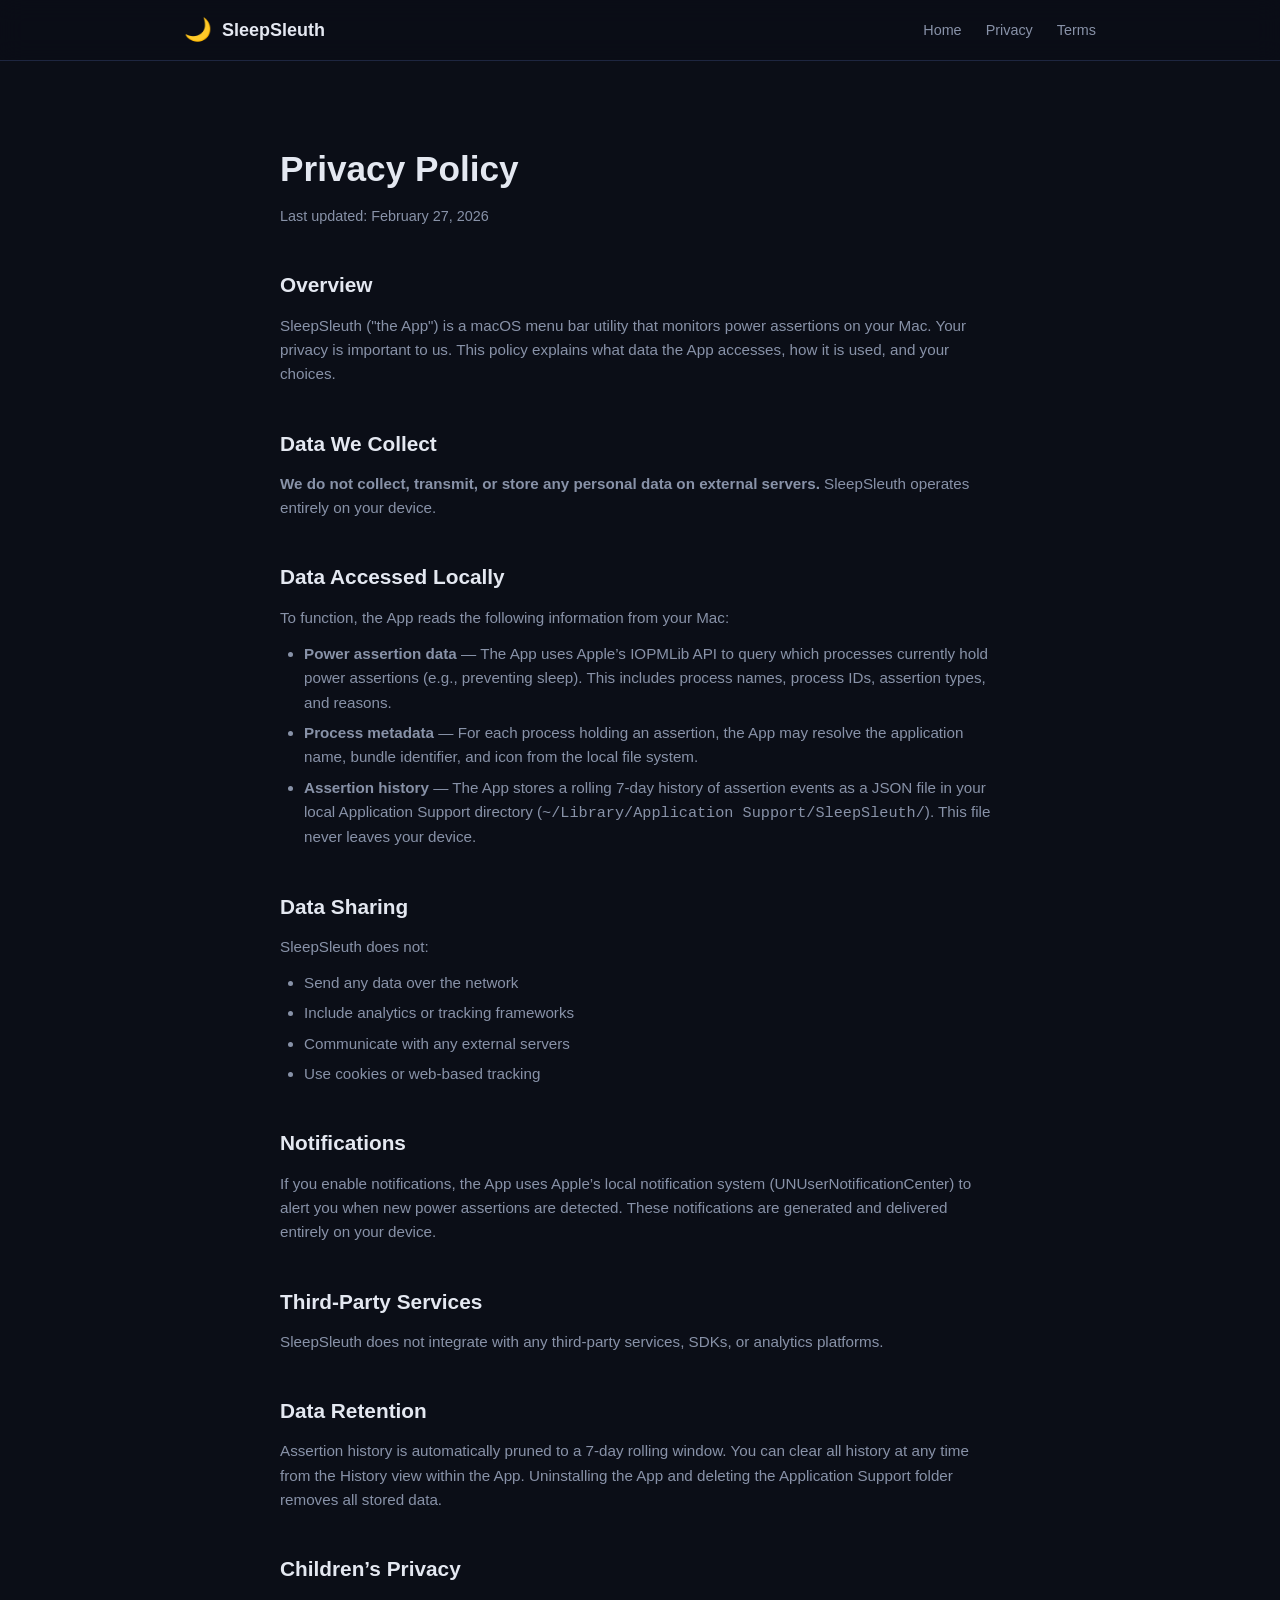
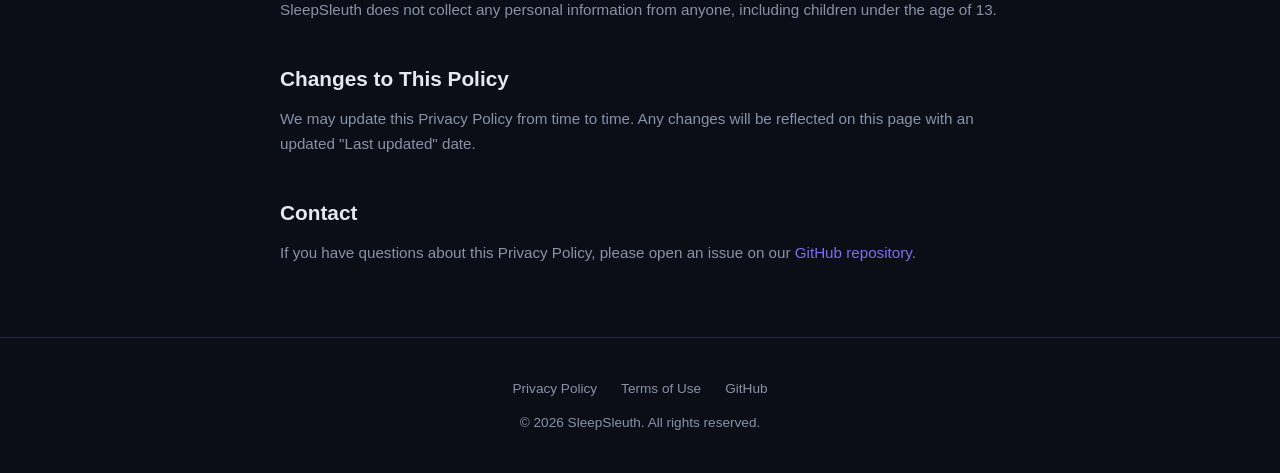
==== privacy.html @ 3a0b0f23 "Add landing page, privacy policy, and terms of use" ====
<!DOCTYPE html>
<html lang="en">
<head>
  <meta charset="UTF-8" />
  <meta name="viewport" content="width=device-width, initial-scale=1.0" />
  <title>Privacy Policy - SleepSleuth</title>
  <meta name="description" content="Privacy Policy for the SleepSleuth macOS application." />
  <link rel="stylesheet" href="style.css" />
</head>
<body>

  <!-- Nav -->
  <nav class="nav">
    <div class="container">
      <a href="/" class="nav-brand">
        <span class="nav-icon">&#127769;</span> SleepSleuth
      </a>
      <ul class="nav-links">
        <li><a href="index.html">Home</a></li>
        <li><a href="privacy.html">Privacy</a></li>
        <li><a href="terms.html">Terms</a></li>
      </ul>
    </div>
  </nav>

  <!-- Content -->
  <main class="legal container">
    <h1>Privacy Policy</h1>
    <p class="last-updated">Last updated: February 27, 2026</p>

    <h2>Overview</h2>
    <p>SleepSleuth ("the App") is a macOS menu bar utility that monitors power assertions on your Mac. Your privacy is important to us. This policy explains what data the App accesses, how it is used, and your choices.</p>

    <h2>Data We Collect</h2>
    <p><strong>We do not collect, transmit, or store any personal data on external servers.</strong> SleepSleuth operates entirely on your device.</p>

    <h2>Data Accessed Locally</h2>
    <p>To function, the App reads the following information from your Mac:</p>
    <ul>
      <li><strong>Power assertion data</strong> &mdash; The App uses Apple&rsquo;s IOPMLib API to query which processes currently hold power assertions (e.g., preventing sleep). This includes process names, process IDs, assertion types, and reasons.</li>
      <li><strong>Process metadata</strong> &mdash; For each process holding an assertion, the App may resolve the application name, bundle identifier, and icon from the local file system.</li>
      <li><strong>Assertion history</strong> &mdash; The App stores a rolling 7-day history of assertion events as a JSON file in your local Application Support directory (<code>~/Library/Application Support/SleepSleuth/</code>). This file never leaves your device.</li>
    </ul>

    <h2>Data Sharing</h2>
    <p>SleepSleuth does not:</p>
    <ul>
      <li>Send any data over the network</li>
      <li>Include analytics or tracking frameworks</li>
      <li>Communicate with any external servers</li>
      <li>Use cookies or web-based tracking</li>
    </ul>

    <h2>Notifications</h2>
    <p>If you enable notifications, the App uses Apple&rsquo;s local notification system (UNUserNotificationCenter) to alert you when new power assertions are detected. These notifications are generated and delivered entirely on your device.</p>

    <h2>Third-Party Services</h2>
    <p>SleepSleuth does not integrate with any third-party services, SDKs, or analytics platforms.</p>

    <h2>Data Retention</h2>
    <p>Assertion history is automatically pruned to a 7-day rolling window. You can clear all history at any time from the History view within the App. Uninstalling the App and deleting the Application Support folder removes all stored data.</p>

    <h2>Children&rsquo;s Privacy</h2>
    <p>SleepSleuth does not collect any personal information from anyone, including children under the age of 13.</p>

    <h2>Changes to This Policy</h2>
    <p>We may update this Privacy Policy from time to time. Any changes will be reflected on this page with an updated "Last updated" date.</p>

    <h2>Contact</h2>
    <p>If you have questions about this Privacy Policy, please open an issue on our <a href="https://github.com/nicklama/sleepguard">GitHub repository</a>.</p>
  </main>

  <!-- Footer -->
  <footer class="footer">
    <div class="container">
      <div class="footer-links">
        <a href="privacy.html">Privacy Policy</a>
        <a href="terms.html">Terms of Use</a>
        <a href="https://github.com/nicklama/sleepguard">GitHub</a>
      </div>
      <p>&copy; 2026 SleepSleuth. All rights reserved.</p>
    </div>
  </footer>

</body>
</html>
---- style.css ----
/* ── Reset & Base ─────────────────────────────────────────── */
*,
*::before,
*::after {
  margin: 0;
  padding: 0;
  box-sizing: border-box;
}

:root {
  --bg: #0b0e17;
  --bg-card: #131825;
  --bg-card-hover: #1a2035;
  --border: #1e2640;
  --text: #e4e8f1;
  --text-muted: #8892a8;
  --accent: #7c6ef0;
  --accent-glow: rgba(124, 110, 240, 0.25);
  --radius: 12px;
  --max-w: 960px;
}

html {
  font-size: 16px;
  scroll-behavior: smooth;
}

body {
  font-family: -apple-system, BlinkMacSystemFont, "SF Pro Text", "Segoe UI",
    Roboto, Helvetica, Arial, sans-serif;
  background: var(--bg);
  color: var(--text);
  line-height: 1.6;
  -webkit-font-smoothing: antialiased;
}

a {
  color: var(--accent);
  text-decoration: none;
}
a:hover {
  text-decoration: underline;
}

img {
  max-width: 100%;
  display: block;
}

/* ── Layout ──────────────────────────────────────────────── */
.container {
  max-width: var(--max-w);
  margin: 0 auto;
  padding: 0 24px;
}

/* ── Nav ─────────────────────────────────────────────────── */
.nav {
  position: sticky;
  top: 0;
  z-index: 100;
  background: rgba(11, 14, 23, 0.85);
  backdrop-filter: blur(12px);
  -webkit-backdrop-filter: blur(12px);
  border-bottom: 1px solid var(--border);
}

.nav .container {
  display: flex;
  align-items: center;
  justify-content: space-between;
  height: 60px;
}

.nav-brand {
  display: flex;
  align-items: center;
  gap: 10px;
  font-weight: 700;
  font-size: 1.125rem;
  color: var(--text);
  text-decoration: none;
}

.nav-brand:hover {
  text-decoration: none;
}

.nav-icon {
  font-size: 1.4rem;
}

.nav-links {
  display: flex;
  gap: 24px;
  list-style: none;
}

.nav-links a {
  color: var(--text-muted);
  font-size: 0.9rem;
  transition: color 0.2s;
}

.nav-links a:hover {
  color: var(--text);
  text-decoration: none;
}

/* ── Hero ────────────────────────────────────────────────── */
.hero {
  text-align: center;
  padding: 100px 0 80px;
}

.hero-icon {
  font-size: 4rem;
  margin-bottom: 24px;
}

.hero h1 {
  font-size: 3rem;
  font-weight: 800;
  letter-spacing: -0.03em;
  line-height: 1.15;
  margin-bottom: 16px;
}

.hero h1 span {
  background: linear-gradient(135deg, var(--accent), #a78bfa);
  -webkit-background-clip: text;
  -webkit-text-fill-color: transparent;
  background-clip: text;
}

.hero p {
  font-size: 1.2rem;
  color: var(--text-muted);
  max-width: 540px;
  margin: 0 auto 40px;
}

.btn {
  display: inline-flex;
  align-items: center;
  gap: 8px;
  padding: 14px 32px;
  border-radius: 10px;
  font-size: 1rem;
  font-weight: 600;
  border: none;
  cursor: pointer;
  transition: transform 0.15s, box-shadow 0.2s;
}

.btn-primary {
  background: var(--accent);
  color: #fff;
  box-shadow: 0 4px 24px var(--accent-glow);
}

.btn-primary:hover {
  transform: translateY(-2px);
  box-shadow: 0 8px 32px var(--accent-glow);
  text-decoration: none;
  color: #fff;
}

.btn-secondary {
  background: var(--bg-card);
  color: var(--text);
  border: 1px solid var(--border);
}

.btn-secondary:hover {
  background: var(--bg-card-hover);
  text-decoration: none;
}

.hero-buttons {
  display: flex;
  gap: 16px;
  justify-content: center;
  flex-wrap: wrap;
}

/* ── Features ────────────────────────────────────────────── */
.features {
  padding: 80px 0;
}

.features h2 {
  text-align: center;
  font-size: 2rem;
  font-weight: 700;
  margin-bottom: 48px;
}

.features-grid {
  display: grid;
  grid-template-columns: repeat(auto-fit, minmax(260px, 1fr));
  gap: 24px;
}

.feature-card {
  background: var(--bg-card);
  border: 1px solid var(--border);
  border-radius: var(--radius);
  padding: 28px 24px;
  transition: background 0.2s, border-color 0.2s;
}

.feature-card:hover {
  background: var(--bg-card-hover);
  border-color: var(--accent);
}

.feature-card .icon {
  font-size: 1.6rem;
  margin-bottom: 12px;
}

.feature-card h3 {
  font-size: 1.05rem;
  font-weight: 600;
  margin-bottom: 8px;
}

.feature-card p {
  color: var(--text-muted);
  font-size: 0.92rem;
}

/* ── How it works ────────────────────────────────────────── */
.how {
  padding: 80px 0;
  border-top: 1px solid var(--border);
}

.how h2 {
  text-align: center;
  font-size: 2rem;
  font-weight: 700;
  margin-bottom: 48px;
}

.steps {
  display: flex;
  gap: 32px;
  flex-wrap: wrap;
  justify-content: center;
}

.step {
  flex: 1 1 200px;
  max-width: 260px;
  text-align: center;
}

.step-number {
  display: inline-flex;
  align-items: center;
  justify-content: center;
  width: 44px;
  height: 44px;
  border-radius: 50%;
  background: var(--accent);
  color: #fff;
  font-weight: 700;
  font-size: 1.1rem;
  margin-bottom: 16px;
}

.step h3 {
  font-size: 1rem;
  margin-bottom: 8px;
}

.step p {
  color: var(--text-muted);
  font-size: 0.9rem;
}

/* ── CTA ─────────────────────────────────────────────────── */
.cta {
  padding: 80px 0;
  text-align: center;
  border-top: 1px solid var(--border);
}

.cta h2 {
  font-size: 2rem;
  font-weight: 700;
  margin-bottom: 12px;
}

.cta p {
  color: var(--text-muted);
  margin-bottom: 32px;
  font-size: 1.05rem;
}

/* ── Footer ──────────────────────────────────────────────── */
.footer {
  padding: 40px 0;
  border-top: 1px solid var(--border);
  text-align: center;
  color: var(--text-muted);
  font-size: 0.85rem;
}

.footer-links {
  display: flex;
  gap: 24px;
  justify-content: center;
  margin-bottom: 12px;
}

.footer-links a {
  color: var(--text-muted);
  font-size: 0.85rem;
}

.footer-links a:hover {
  color: var(--text);
}

/* ── Legal pages (Privacy / Terms) ───────────────────────── */
.legal {
  padding: 80px 0 60px;
  max-width: 720px;
  margin: 0 auto;
}

.legal h1 {
  font-size: 2.2rem;
  font-weight: 800;
  margin-bottom: 8px;
}

.legal .last-updated {
  color: var(--text-muted);
  font-size: 0.9rem;
  margin-bottom: 40px;
}

.legal h2 {
  font-size: 1.3rem;
  font-weight: 700;
  margin-top: 40px;
  margin-bottom: 12px;
}

.legal p,
.legal li {
  color: var(--text-muted);
  font-size: 0.95rem;
  margin-bottom: 12px;
}

.legal ul {
  padding-left: 24px;
  margin-bottom: 12px;
}

.legal li {
  margin-bottom: 6px;
}

.legal a {
  color: var(--accent);
}

/* ── Responsive ──────────────────────────────────────────── */
@media (max-width: 640px) {
  .hero h1 {
    font-size: 2rem;
  }

  .hero p {
    font-size: 1.05rem;
  }

  .features-grid {
    grid-template-columns: 1fr;
  }

  .steps {
    flex-direction: column;
    align-items: center;
  }

  .nav-links {
    gap: 16px;
  }
}
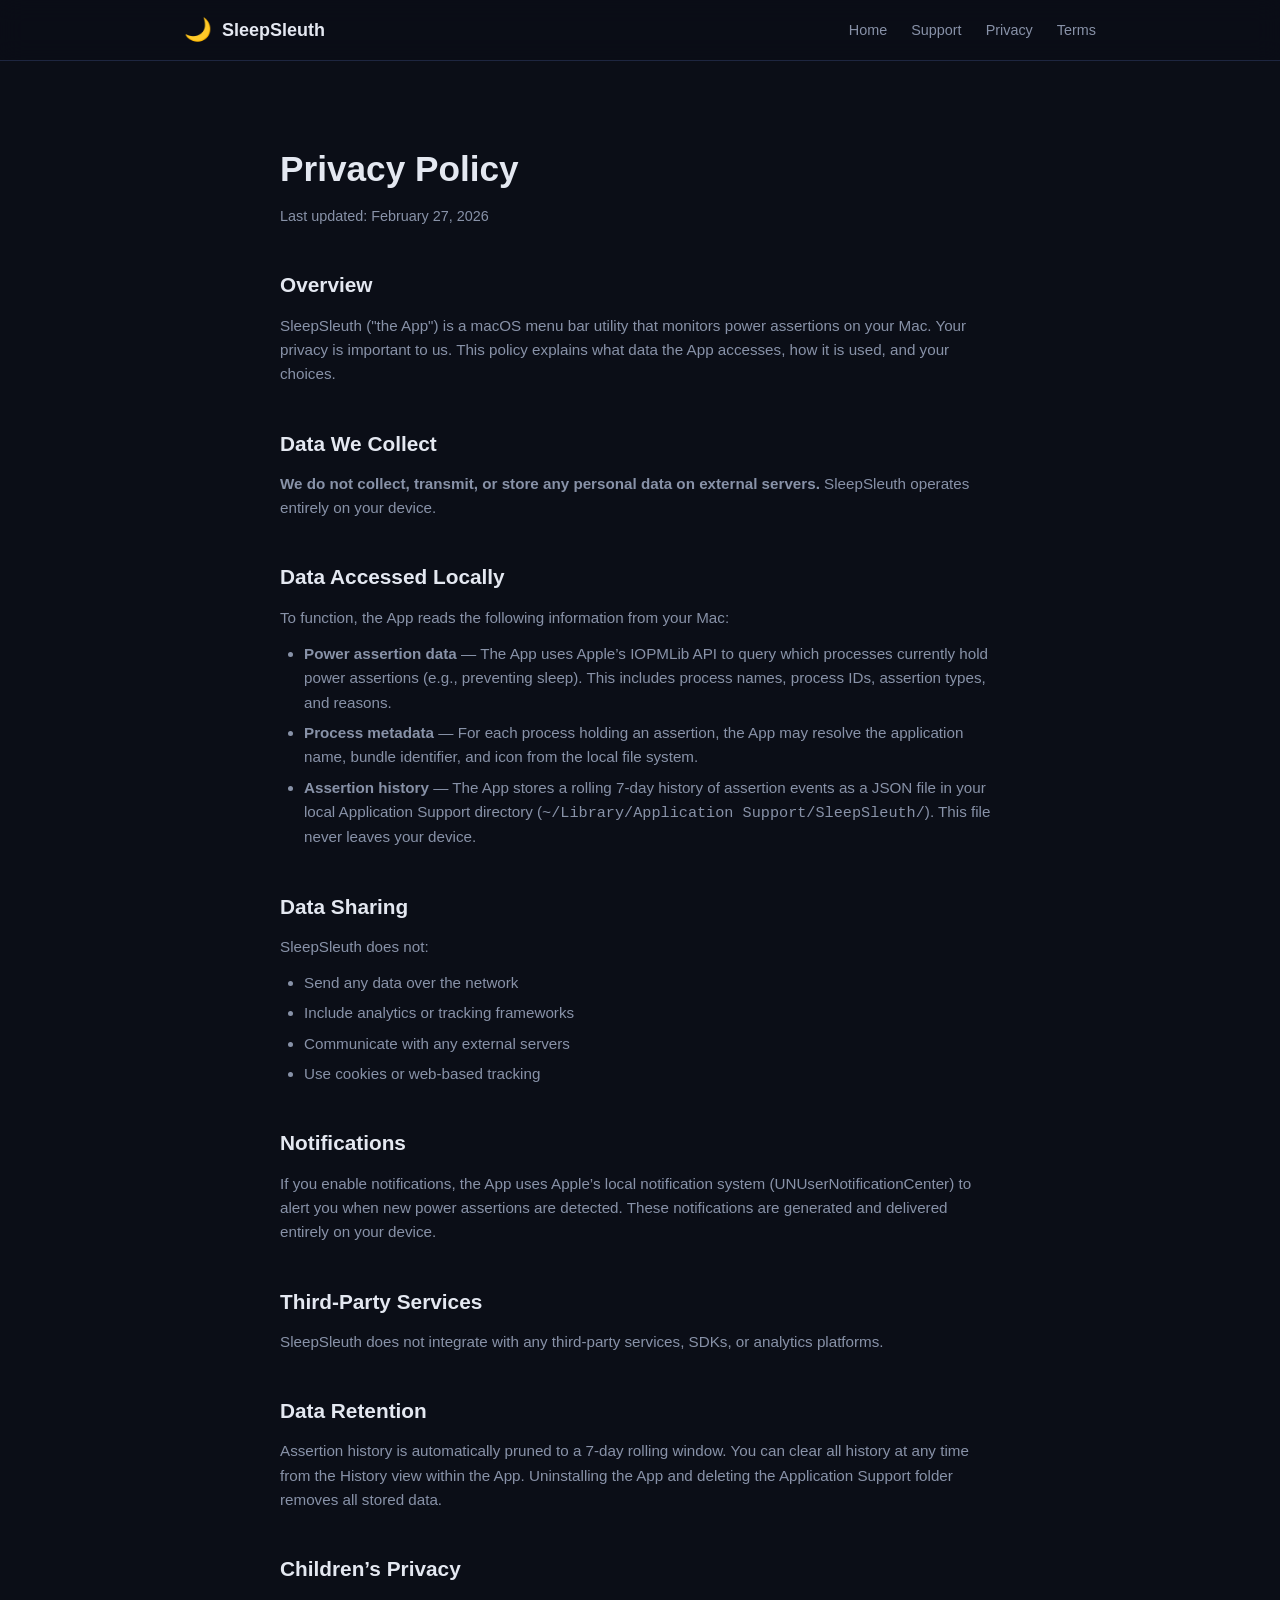
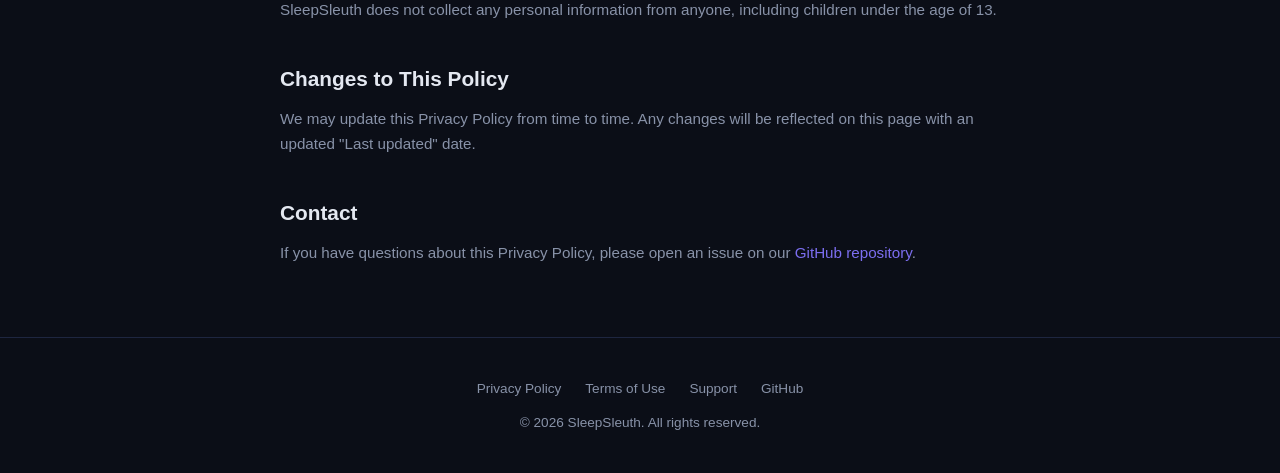
==== commit ca5424b9: "Add support page and link it across all pages" ====
--- a/privacy.html
+++ b/privacy.html
@@ -17,6 +17,7 @@
       </a>
       <ul class="nav-links">
         <li><a href="index.html">Home</a></li>
+        <li><a href="support.html">Support</a></li>
         <li><a href="privacy.html">Privacy</a></li>
         <li><a href="terms.html">Terms</a></li>
       </ul>
@@ -76,6 +77,7 @@
       <div class="footer-links">
         <a href="privacy.html">Privacy Policy</a>
         <a href="terms.html">Terms of Use</a>
+        <a href="support.html">Support</a>
         <a href="https://github.com/nicklama/sleepguard">GitHub</a>
       </div>
       <p>&copy; 2026 SleepSleuth. All rights reserved.</p>
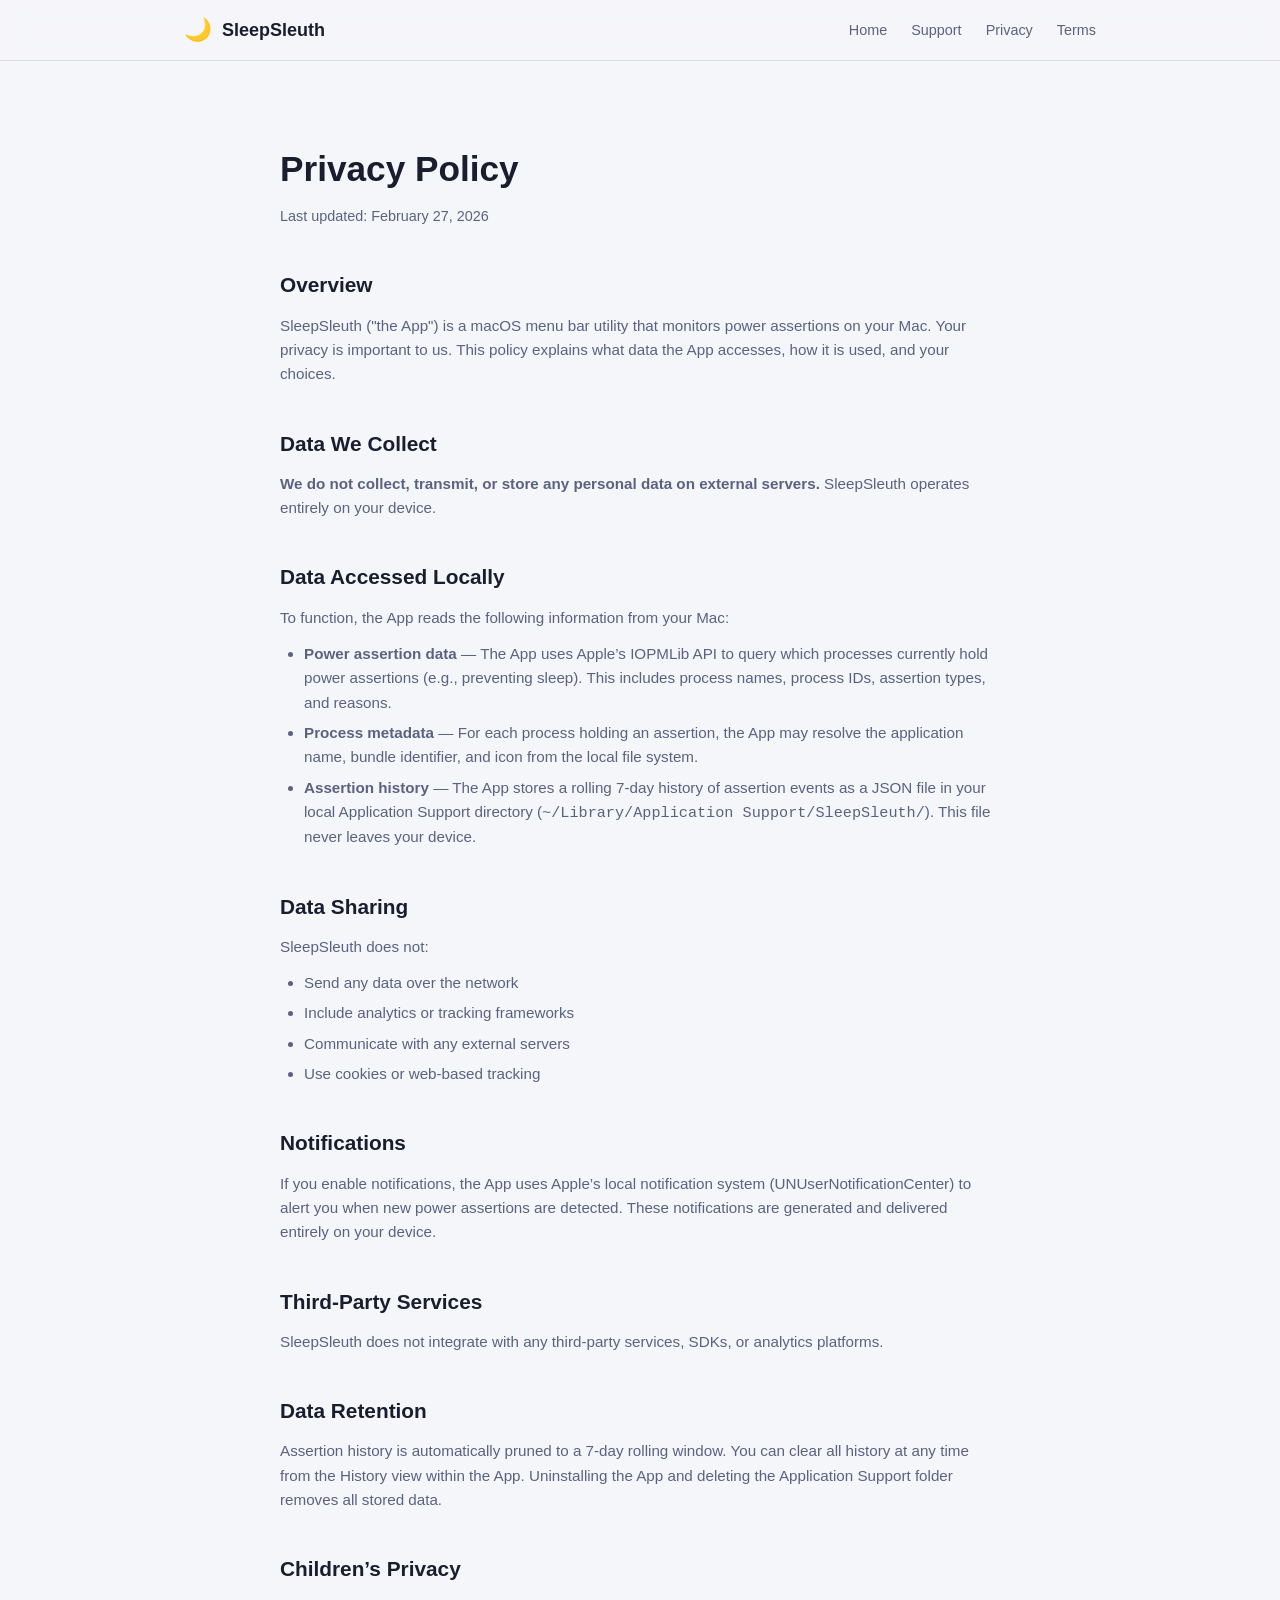
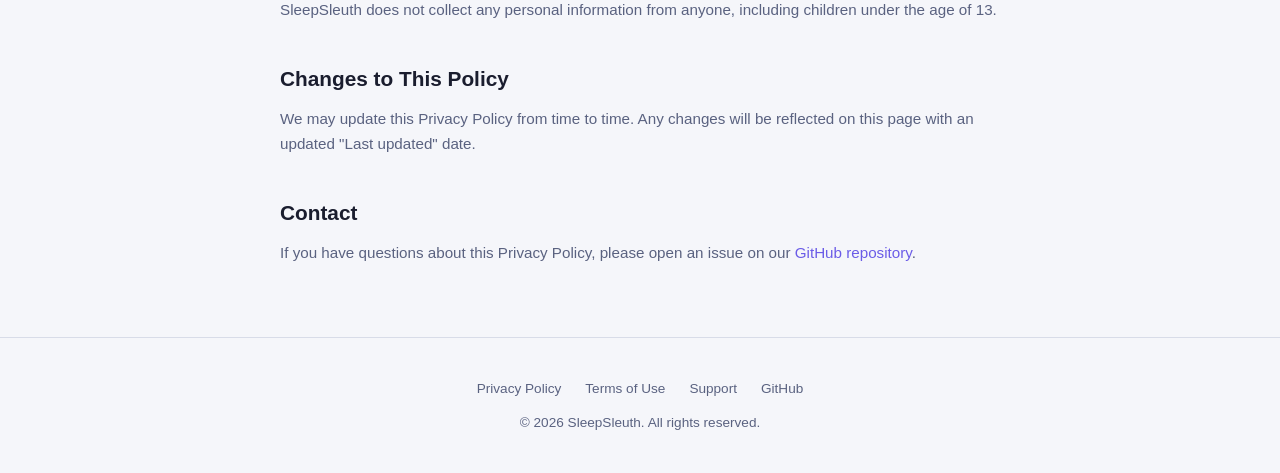
==== commit 9576f7ea: "Website: WCAG contrast fix, light mode, hamburger menu, OG/favicon tags - Lighten accent color to #8" ====
--- a/privacy.html
+++ b/privacy.html
@@ -5,6 +5,24 @@
   <meta name="viewport" content="width=device-width, initial-scale=1.0" />
   <title>Privacy Policy - SleepSleuth</title>
   <meta name="description" content="Privacy Policy for the SleepSleuth macOS application." />
+
+  <!-- Favicon -->
+  <link rel="icon" href="favicon.ico" sizes="any" />
+  <link rel="icon" href="favicon.svg" type="image/svg+xml" />
+  <link rel="apple-touch-icon" href="apple-touch-icon.png" />
+
+  <!-- Open Graph -->
+  <meta property="og:type" content="website" />
+  <meta property="og:url" content="https://sleepsleuth.app/privacy.html" />
+  <meta property="og:title" content="Privacy Policy - SleepSleuth" />
+  <meta property="og:description" content="Privacy Policy for the SleepSleuth macOS application." />
+  <meta property="og:image" content="https://sleepsleuth.app/og-image.png" />
+
+  <!-- Twitter Card -->
+  <meta name="twitter:card" content="summary" />
+  <meta name="twitter:title" content="Privacy Policy - SleepSleuth" />
+  <meta name="twitter:description" content="Privacy Policy for the SleepSleuth macOS application." />
+
   <link rel="stylesheet" href="style.css" />
 </head>
 <body>
--- a/style.css
+++ b/style.css
@@ -11,13 +11,33 @@
   --bg: #0b0e17;
   --bg-card: #131825;
   --bg-card-hover: #1a2035;
+  --bg-nav: rgba(11, 14, 23, 0.85);
   --border: #1e2640;
   --text: #e4e8f1;
   --text-muted: #8892a8;
-  --accent: #7c6ef0;
-  --accent-glow: rgba(124, 110, 240, 0.25);
+  --accent: #8b7df2;
+  --accent-light: rgba(139, 125, 242, 0.15);
+  --text-on-accent: #ffffff;
+  --accent-glow: rgba(139, 125, 242, 0.25);
   --radius: 12px;
   --max-w: 960px;
+}
+
+/* ── Light mode overrides ─────────────────────────────────── */
+@media (prefers-color-scheme: light) {
+  :root {
+    --bg: #f5f6fa;
+    --bg-card: #ffffff;
+    --bg-card-hover: #eef0f8;
+    --bg-nav: rgba(245, 246, 250, 0.90);
+    --border: #d8dce8;
+    --text: #1a1d2e;
+    --text-muted: #5a6280;
+    --accent: #6b5ce7;
+    --accent-light: rgba(107, 92, 231, 0.12);
+    --text-on-accent: #ffffff;
+    --accent-glow: rgba(107, 92, 231, 0.22);
+  }
 }
 
 html {
@@ -59,7 +79,7 @@
   position: sticky;
   top: 0;
   z-index: 100;
-  background: rgba(11, 14, 23, 0.85);
+  background: var(--bg-nav);
   backdrop-filter: blur(12px);
   -webkit-backdrop-filter: blur(12px);
   border-bottom: 1px solid var(--border);
@@ -105,6 +125,40 @@
 .nav-links a:hover {
   color: var(--text);
   text-decoration: none;
+}
+
+/* ── Hamburger toggle (mobile only) ─────────────────────── */
+.nav-toggle {
+  display: none;
+  flex-direction: column;
+  justify-content: center;
+  gap: 5px;
+  background: none;
+  border: none;
+  cursor: pointer;
+  padding: 4px;
+  width: 32px;
+  height: 32px;
+}
+
+.nav-toggle span {
+  display: block;
+  height: 2px;
+  width: 22px;
+  background: var(--text);
+  border-radius: 2px;
+  transition: transform 0.2s, opacity 0.2s;
+}
+
+/* Animate to X when open */
+.nav-toggle[aria-expanded="true"] span:nth-child(1) {
+  transform: translateY(7px) rotate(45deg);
+}
+.nav-toggle[aria-expanded="true"] span:nth-child(2) {
+  opacity: 0;
+}
+.nav-toggle[aria-expanded="true"] span:nth-child(3) {
+  transform: translateY(-7px) rotate(-45deg);
 }
 
 /* ── Hero ────────────────────────────────────────────────── */
@@ -155,7 +209,7 @@
 
 .btn-primary {
   background: var(--accent);
-  color: #fff;
+  color: var(--text-on-accent);
   box-shadow: 0 4px 24px var(--accent-glow);
 }
 
@@ -163,7 +217,7 @@
   transform: translateY(-2px);
   box-shadow: 0 8px 32px var(--accent-glow);
   text-decoration: none;
-  color: #fff;
+  color: var(--text-on-accent);
 }
 
 .btn-secondary {
@@ -390,7 +444,37 @@
     align-items: center;
   }
 
+  /* Show hamburger, hide inline nav links */
+  .nav-toggle {
+    display: flex;
+  }
+
   .nav-links {
-    gap: 16px;
-  }
-}
+    display: none;
+    position: absolute;
+    top: 60px;
+    left: 0;
+    right: 0;
+    flex-direction: column;
+    gap: 0;
+    background: var(--bg-nav);
+    backdrop-filter: blur(12px);
+    -webkit-backdrop-filter: blur(12px);
+    border-bottom: 1px solid var(--border);
+    padding: 8px 0;
+  }
+
+  .nav-links.is-open {
+    display: flex;
+  }
+
+  .nav-links li {
+    list-style: none;
+  }
+
+  .nav-links a {
+    display: block;
+    padding: 12px 24px;
+    font-size: 1rem;
+  }
+}
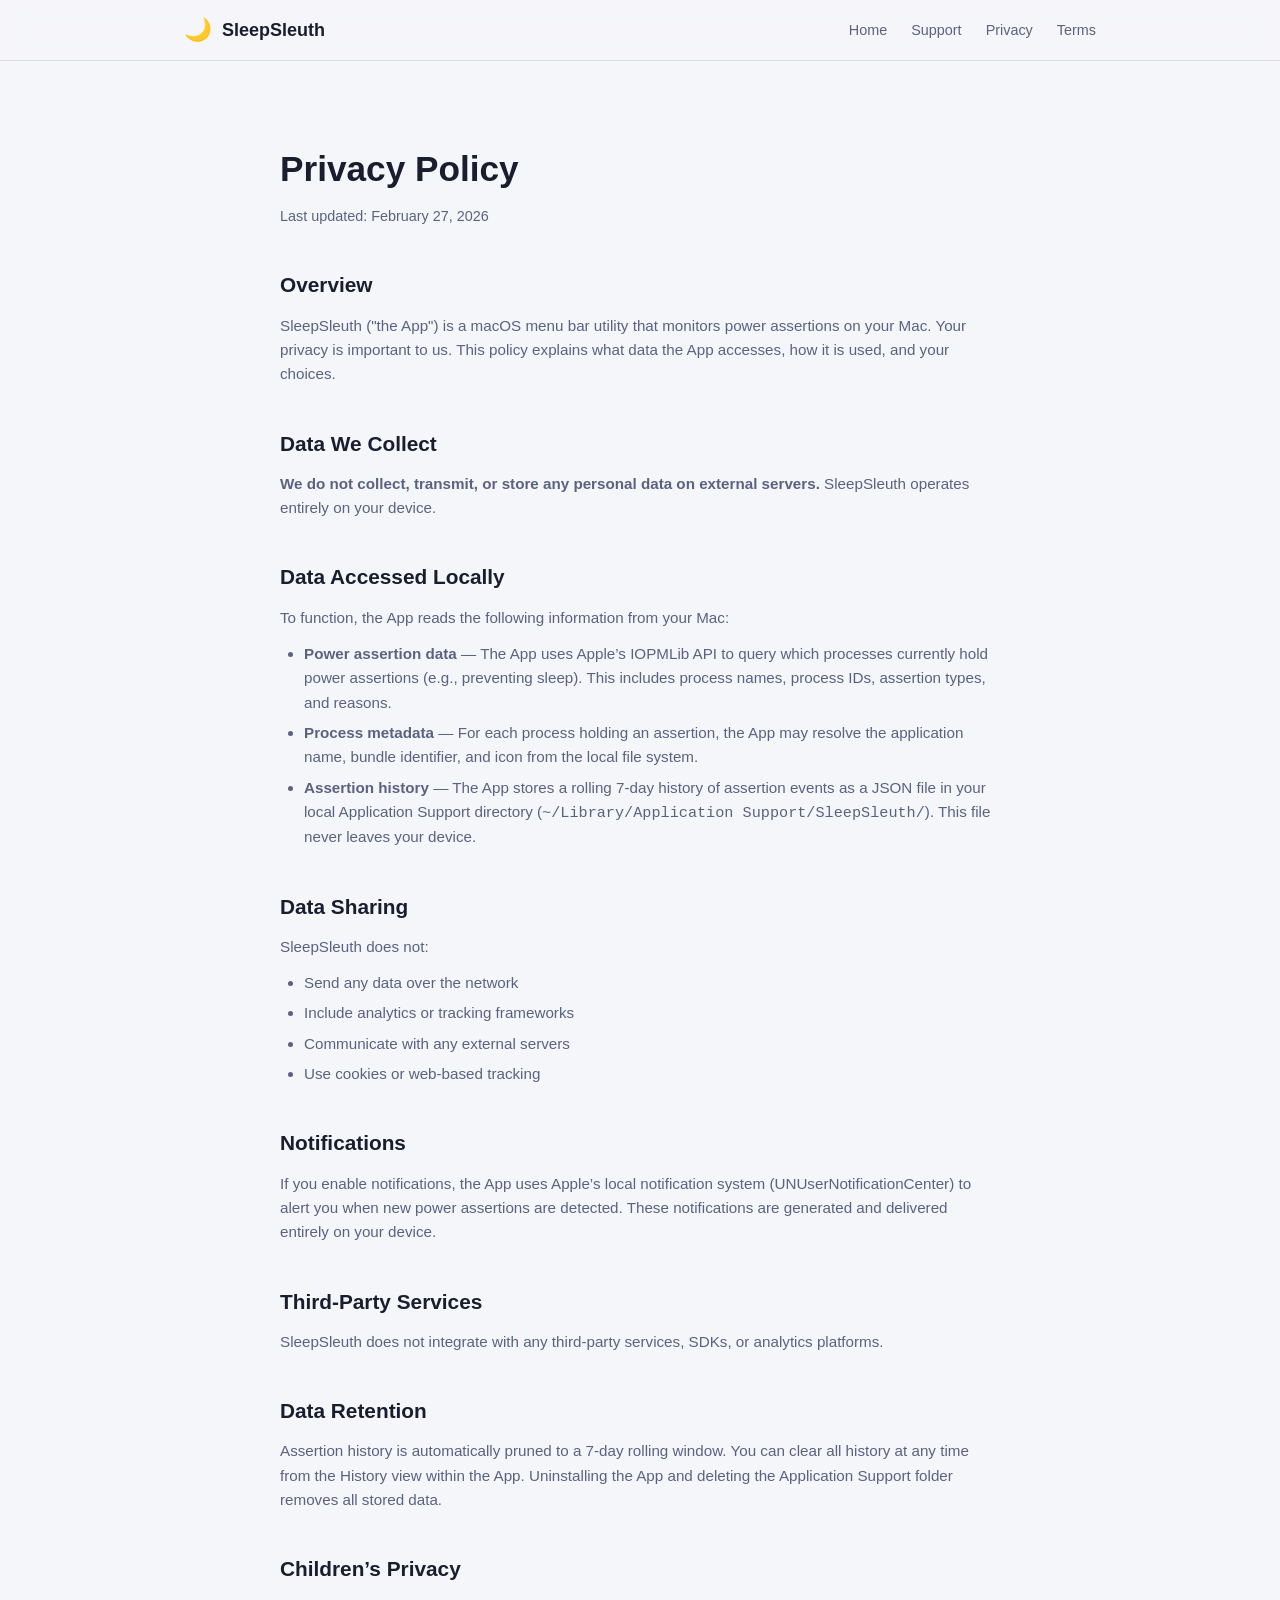
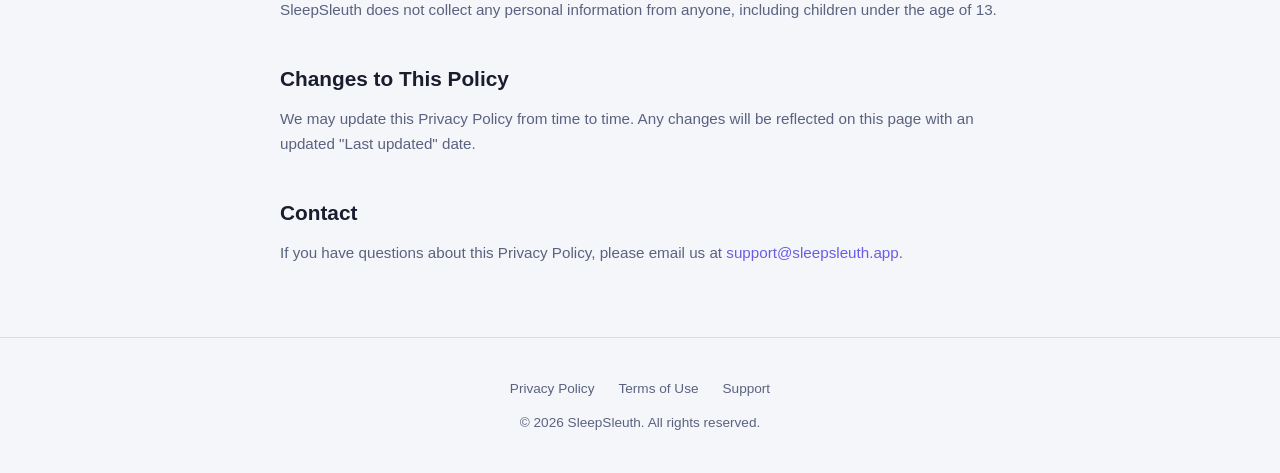
==== commit c9fbd416: "Remove all GitHub links; app is private - index.html: remove GitHub nav link, hero button, footer li" ====
--- a/privacy.html
+++ b/privacy.html
@@ -86,7 +86,7 @@
     <p>We may update this Privacy Policy from time to time. Any changes will be reflected on this page with an updated "Last updated" date.</p>
 
     <h2>Contact</h2>
-    <p>If you have questions about this Privacy Policy, please open an issue on our <a href="https://github.com/nicklama/sleepguard">GitHub repository</a>.</p>
+    <p>If you have questions about this Privacy Policy, please email us at <a href="mailto:support@sleepsleuth.app">support@sleepsleuth.app</a>.</p>
   </main>
 
   <!-- Footer -->
@@ -96,7 +96,6 @@
         <a href="privacy.html">Privacy Policy</a>
         <a href="terms.html">Terms of Use</a>
         <a href="support.html">Support</a>
-        <a href="https://github.com/nicklama/sleepguard">GitHub</a>
       </div>
       <p>&copy; 2026 SleepSleuth. All rights reserved.</p>
     </div>
--- a/style.css
+++ b/style.css
@@ -238,6 +238,77 @@
   flex-wrap: wrap;
 }
 
+/* ── What's New ──────────────────────────────────────────── */
+.whats-new {
+  padding: 80px 0;
+  border-top: 1px solid var(--border);
+  text-align: center;
+}
+
+.whats-new-badge {
+  display: inline-block;
+  background: var(--accent-light);
+  color: var(--accent);
+  border: 1px solid var(--accent);
+  border-radius: 20px;
+  padding: 4px 14px;
+  font-size: 0.8rem;
+  font-weight: 600;
+  letter-spacing: 0.04em;
+  text-transform: uppercase;
+  margin-bottom: 16px;
+}
+
+.whats-new h2 {
+  font-size: 2rem;
+  font-weight: 700;
+  margin-bottom: 48px;
+}
+
+.whats-new-grid {
+  display: grid;
+  grid-template-columns: repeat(auto-fit, minmax(260px, 1fr));
+  gap: 24px;
+  text-align: left;
+}
+
+.whats-new-card {
+  background: var(--bg-card);
+  border: 1px solid var(--accent);
+  border-radius: var(--radius);
+  padding: 28px 24px;
+  transition: background 0.2s;
+}
+
+.whats-new-card:hover {
+  background: var(--bg-card-hover);
+}
+
+.whats-new-card .icon {
+  font-size: 1.6rem;
+  margin-bottom: 12px;
+}
+
+.whats-new-card h3 {
+  font-size: 1.05rem;
+  font-weight: 600;
+  margin-bottom: 8px;
+}
+
+.whats-new-card p {
+  color: var(--text-muted);
+  font-size: 0.92rem;
+}
+
+.whats-new-card code {
+  font-family: "SF Mono", "Menlo", "Monaco", monospace;
+  font-size: 0.85em;
+  background: var(--accent-light);
+  color: var(--accent);
+  border-radius: 4px;
+  padding: 1px 5px;
+}
+
 /* ── Features ────────────────────────────────────────────── */
 .features {
   padding: 80px 0;
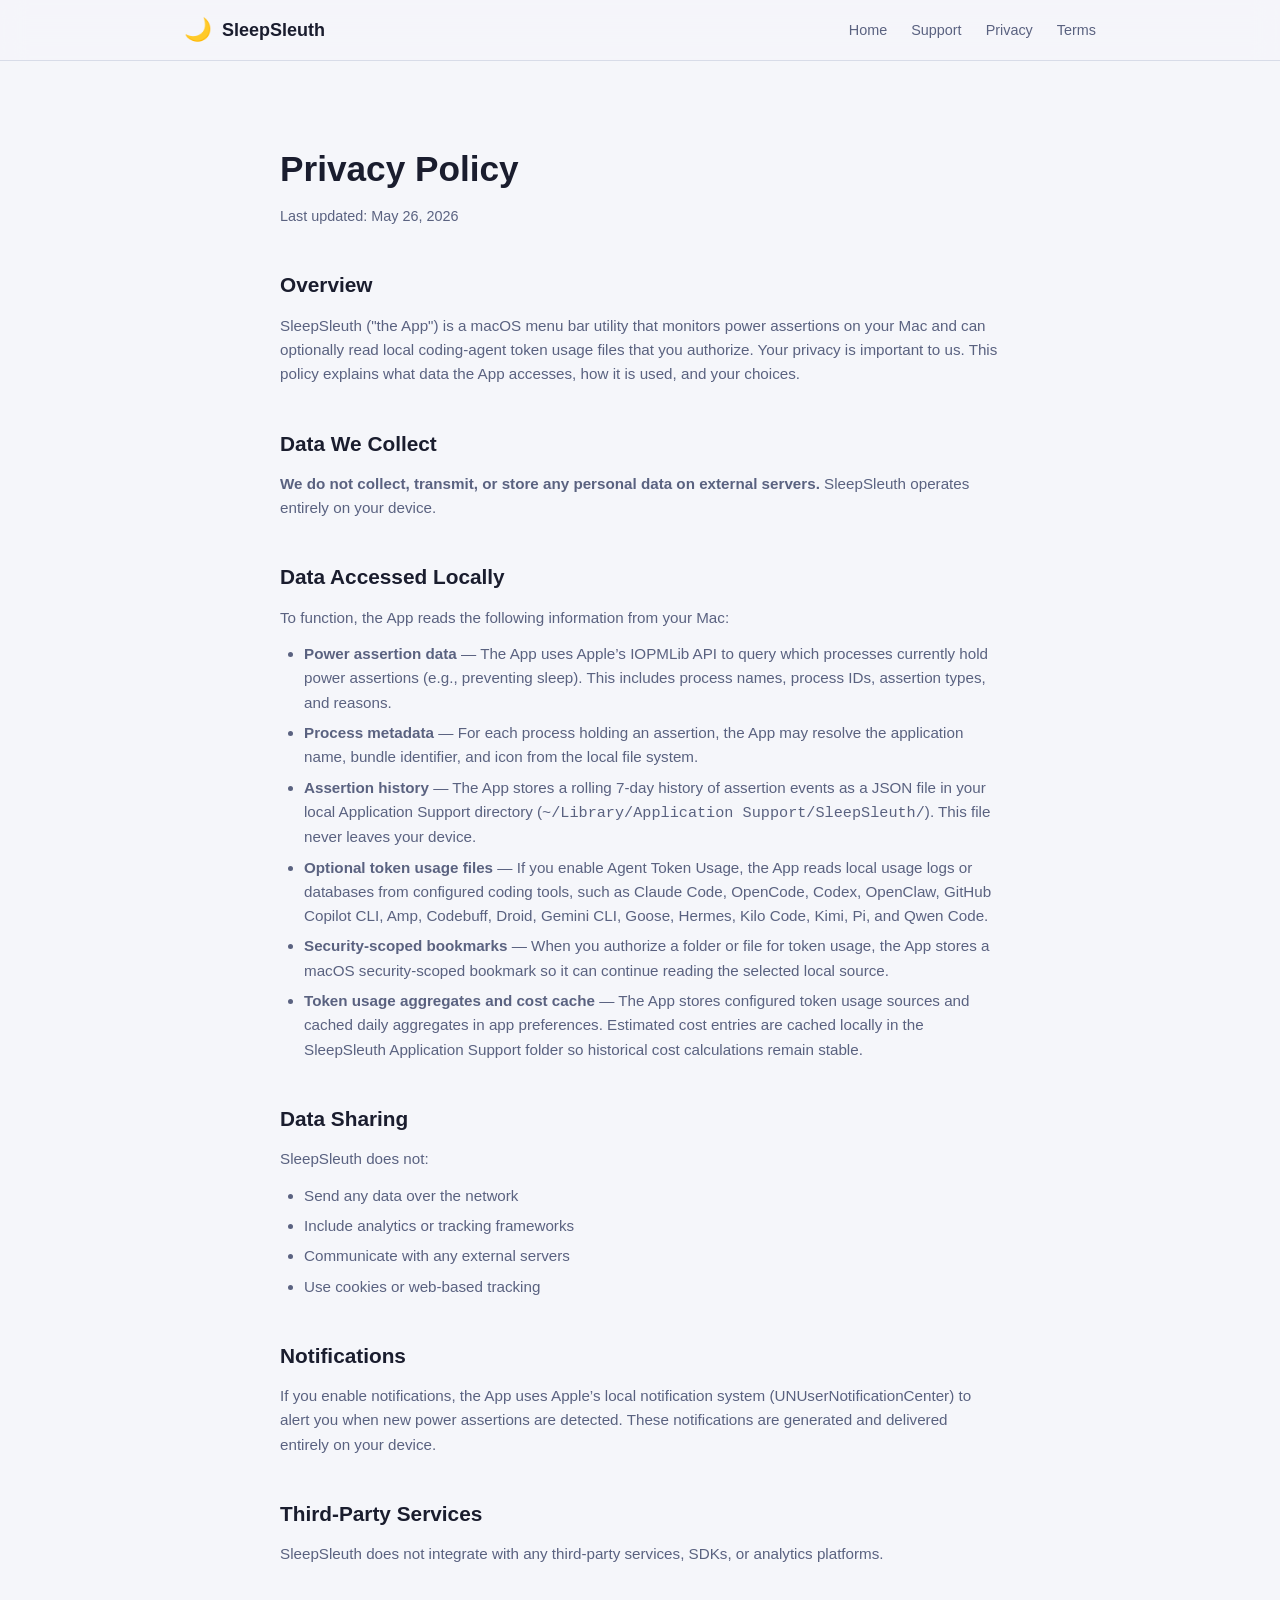
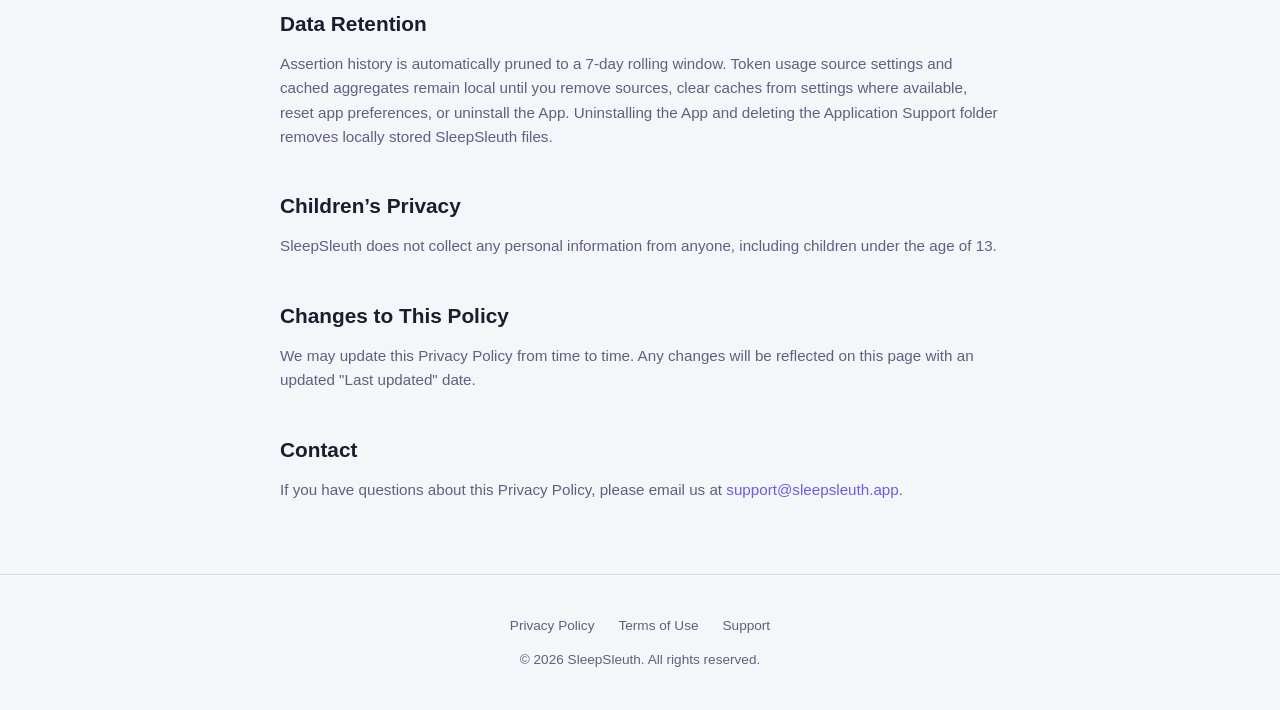
==== commit 40465035: "Update website for 1.3 release" ====
--- a/privacy.html
+++ b/privacy.html
@@ -45,10 +45,10 @@
   <!-- Content -->
   <main class="legal container">
     <h1>Privacy Policy</h1>
-    <p class="last-updated">Last updated: February 27, 2026</p>
+    <p class="last-updated">Last updated: May 26, 2026</p>
 
     <h2>Overview</h2>
-    <p>SleepSleuth ("the App") is a macOS menu bar utility that monitors power assertions on your Mac. Your privacy is important to us. This policy explains what data the App accesses, how it is used, and your choices.</p>
+    <p>SleepSleuth ("the App") is a macOS menu bar utility that monitors power assertions on your Mac and can optionally read local coding-agent token usage files that you authorize. Your privacy is important to us. This policy explains what data the App accesses, how it is used, and your choices.</p>
 
     <h2>Data We Collect</h2>
     <p><strong>We do not collect, transmit, or store any personal data on external servers.</strong> SleepSleuth operates entirely on your device.</p>
@@ -59,6 +59,9 @@
       <li><strong>Power assertion data</strong> &mdash; The App uses Apple&rsquo;s IOPMLib API to query which processes currently hold power assertions (e.g., preventing sleep). This includes process names, process IDs, assertion types, and reasons.</li>
       <li><strong>Process metadata</strong> &mdash; For each process holding an assertion, the App may resolve the application name, bundle identifier, and icon from the local file system.</li>
       <li><strong>Assertion history</strong> &mdash; The App stores a rolling 7-day history of assertion events as a JSON file in your local Application Support directory (<code>~/Library/Application Support/SleepSleuth/</code>). This file never leaves your device.</li>
+      <li><strong>Optional token usage files</strong> &mdash; If you enable Agent Token Usage, the App reads local usage logs or databases from configured coding tools, such as Claude Code, OpenCode, Codex, OpenClaw, GitHub Copilot CLI, Amp, Codebuff, Droid, Gemini CLI, Goose, Hermes, Kilo Code, Kimi, Pi, and Qwen Code.</li>
+      <li><strong>Security-scoped bookmarks</strong> &mdash; When you authorize a folder or file for token usage, the App stores a macOS security-scoped bookmark so it can continue reading the selected local source.</li>
+      <li><strong>Token usage aggregates and cost cache</strong> &mdash; The App stores configured token usage sources and cached daily aggregates in app preferences. Estimated cost entries are cached locally in the SleepSleuth Application Support folder so historical cost calculations remain stable.</li>
     </ul>
 
     <h2>Data Sharing</h2>
@@ -77,7 +80,7 @@
     <p>SleepSleuth does not integrate with any third-party services, SDKs, or analytics platforms.</p>
 
     <h2>Data Retention</h2>
-    <p>Assertion history is automatically pruned to a 7-day rolling window. You can clear all history at any time from the History view within the App. Uninstalling the App and deleting the Application Support folder removes all stored data.</p>
+    <p>Assertion history is automatically pruned to a 7-day rolling window. Token usage source settings and cached aggregates remain local until you remove sources, clear caches from settings where available, reset app preferences, or uninstall the App. Uninstalling the App and deleting the Application Support folder removes locally stored SleepSleuth files.</p>
 
     <h2>Children&rsquo;s Privacy</h2>
     <p>SleepSleuth does not collect any personal information from anyone, including children under the age of 13.</p>
--- a/style.css
+++ b/style.css
@@ -238,6 +238,84 @@
   flex-wrap: wrap;
 }
 
+/* ── Screenshots ─────────────────────────────────────────── */
+.screenshots {
+  padding: 0 24px 80px;
+  text-align: center;
+}
+
+.section-eyebrow {
+  display: inline-block;
+  background: var(--accent-light);
+  color: var(--accent);
+  border-radius: 20px;
+  padding: 4px 14px;
+  font-size: 0.8rem;
+  font-weight: 600;
+  letter-spacing: 0.04em;
+  text-transform: uppercase;
+  margin-bottom: 16px;
+}
+
+.screenshots h2 {
+  font-size: 2rem;
+  font-weight: 700;
+  margin-bottom: 12px;
+}
+
+.section-intro {
+  color: var(--text-muted);
+  max-width: 640px;
+  margin: 0 auto 40px;
+  font-size: 1.05rem;
+}
+
+.screenshots-grid {
+  display: grid;
+  grid-template-columns: repeat(2, minmax(0, 1fr));
+  gap: 24px;
+  text-align: left;
+}
+
+.screenshot-card {
+  overflow: hidden;
+  background: linear-gradient(180deg, var(--bg-card-hover), var(--bg-card));
+  border: 1px solid var(--border);
+  border-radius: calc(var(--radius) + 8px);
+  box-shadow: 0 24px 60px rgba(0, 0, 0, 0.22);
+}
+
+.screenshot-card-wide {
+  grid-column: span 2;
+}
+
+.screenshot-card img {
+  width: 100%;
+  height: auto;
+  background: var(--bg-card);
+  border-bottom: 1px solid var(--border);
+}
+
+.screenshot-card figcaption {
+  display: flex;
+  align-items: flex-start;
+  justify-content: space-between;
+  gap: 20px;
+  padding: 18px 20px 20px;
+}
+
+.screenshot-card strong {
+  flex: 0 0 auto;
+  color: var(--text);
+  font-size: 0.98rem;
+}
+
+.screenshot-card span {
+  color: var(--text-muted);
+  font-size: 0.9rem;
+  text-align: right;
+}
+
 /* ── What's New ──────────────────────────────────────────── */
 .whats-new {
   padding: 80px 0;
@@ -504,6 +582,40 @@
 
   .hero p {
     font-size: 1.05rem;
+  }
+
+  .screenshots {
+    padding-bottom: 56px;
+  }
+
+  .screenshots h2 {
+    font-size: 1.7rem;
+  }
+
+  .section-intro {
+    font-size: 0.98rem;
+  }
+
+  .screenshots-grid {
+    grid-template-columns: 1fr;
+  }
+
+  .screenshot-card-wide {
+    grid-column: auto;
+  }
+
+  .screenshot-card figcaption {
+    display: block;
+  }
+
+  .screenshot-card strong,
+  .screenshot-card span {
+    display: block;
+    text-align: left;
+  }
+
+  .screenshot-card span {
+    margin-top: 4px;
   }
 
   .features-grid {
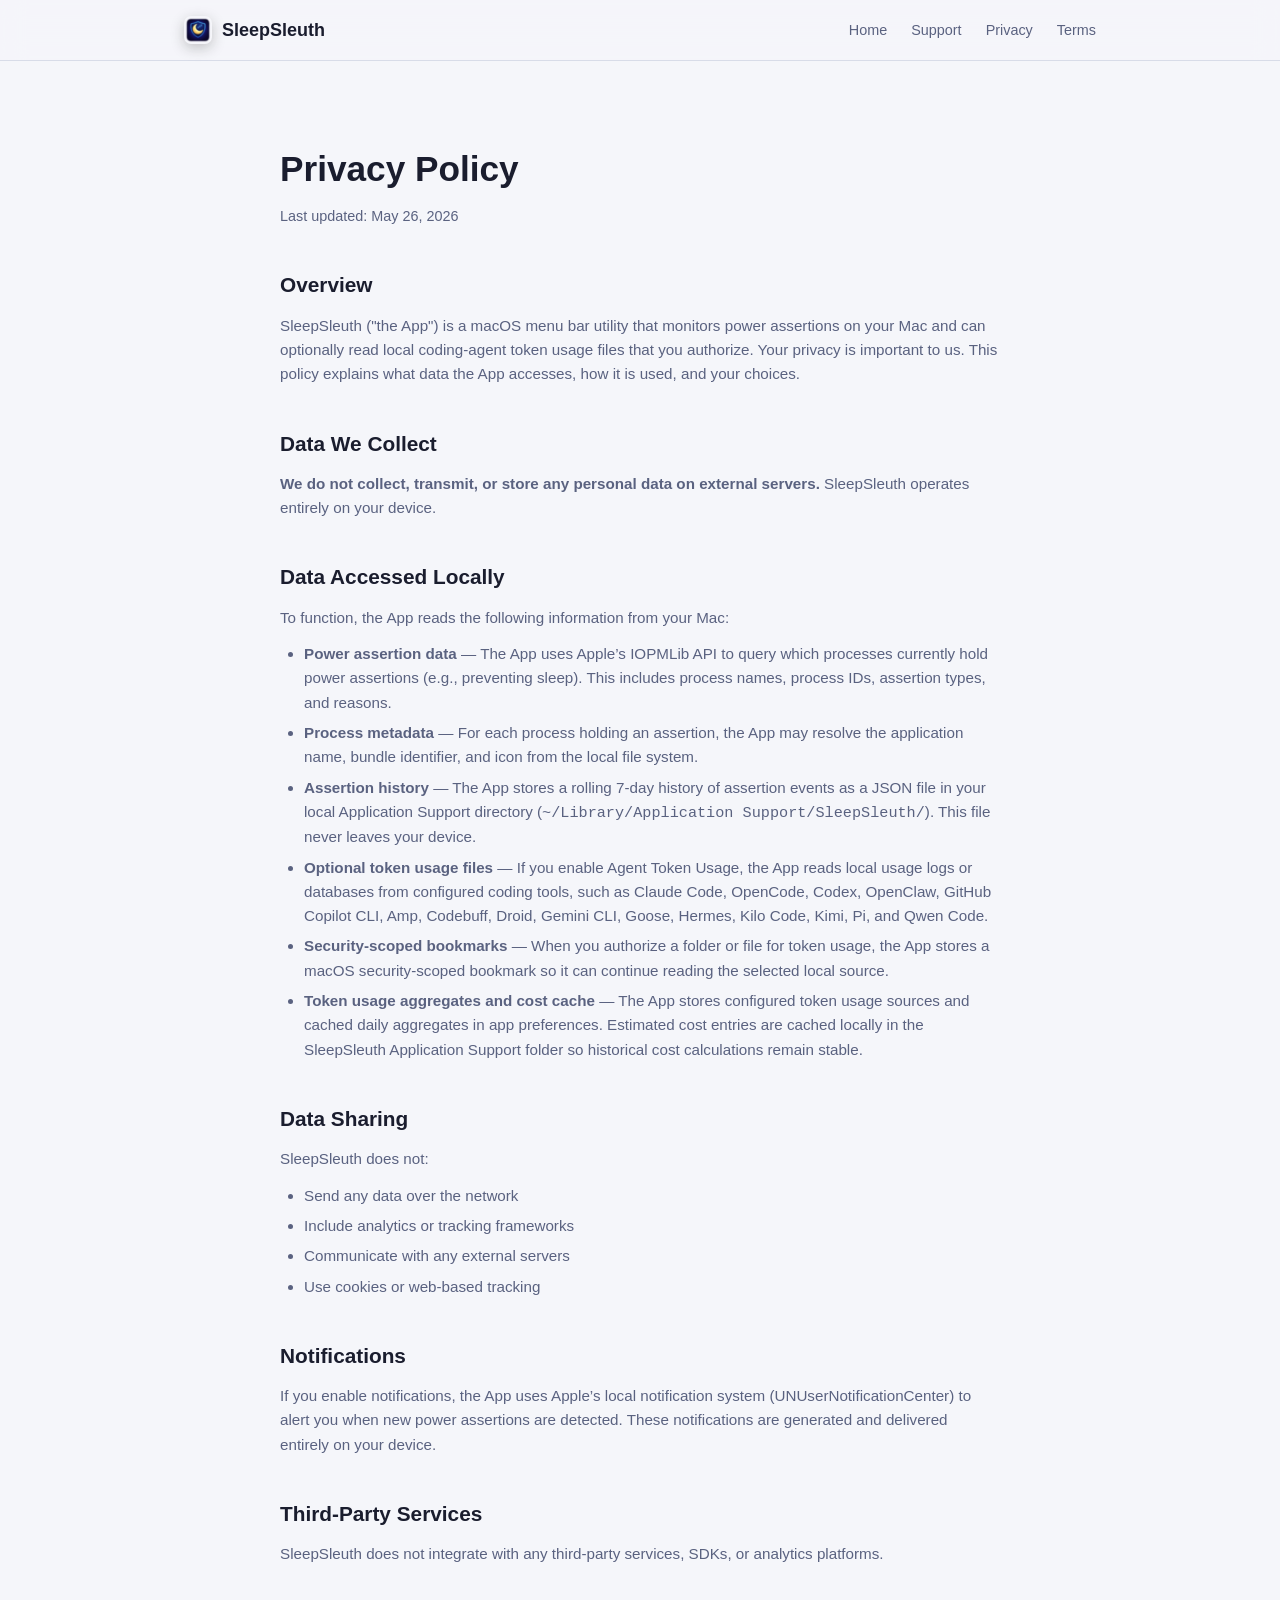
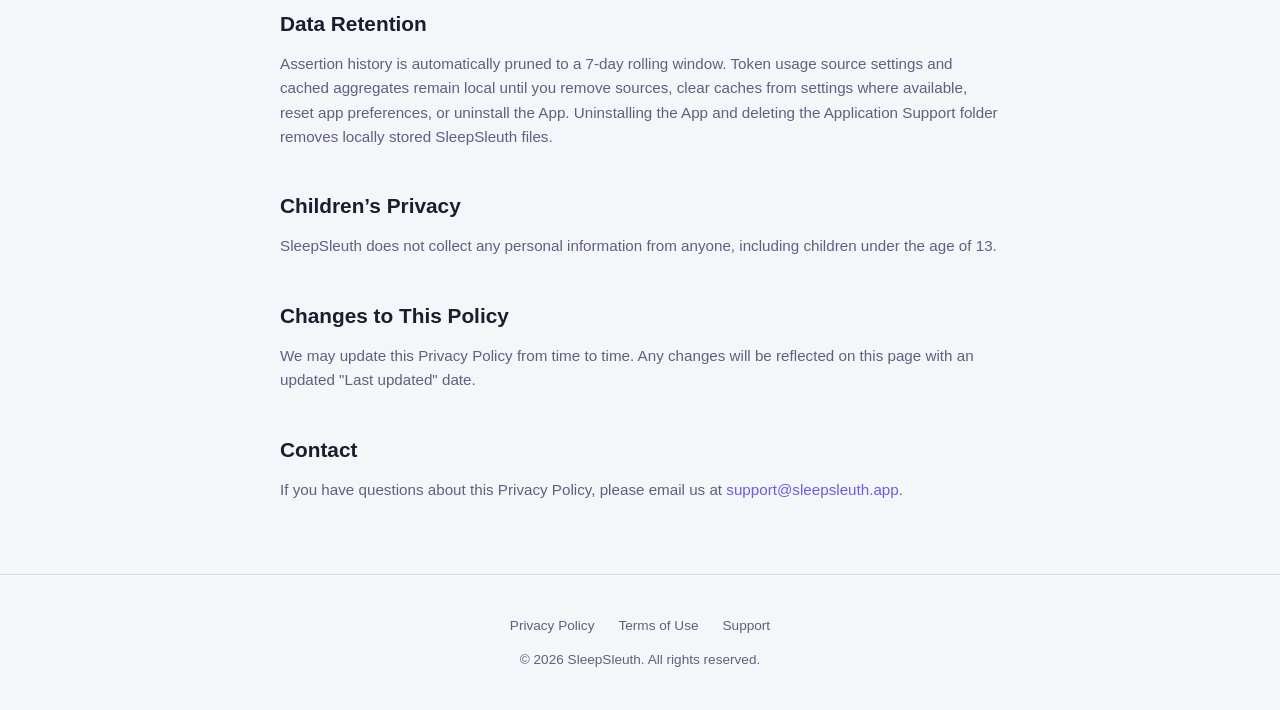
==== commit eaa8e42d: "Use app icon on website" ====
--- a/privacy.html
+++ b/privacy.html
@@ -7,9 +7,9 @@
   <meta name="description" content="Privacy Policy for the SleepSleuth macOS application." />
 
   <!-- Favicon -->
-  <link rel="icon" href="favicon.ico" sizes="any" />
-  <link rel="icon" href="favicon.svg" type="image/svg+xml" />
-  <link rel="apple-touch-icon" href="apple-touch-icon.png" />
+  <link rel="icon" href="assets/app-icon-32.png" type="image/png" sizes="32x32" />
+  <link rel="icon" href="assets/app-icon-512.png" type="image/png" sizes="512x512" />
+  <link rel="apple-touch-icon" href="assets/app-icon-180.png" />
 
   <!-- Open Graph -->
   <meta property="og:type" content="website" />
@@ -31,7 +31,8 @@
   <nav class="nav">
     <div class="container">
       <a href="/" class="nav-brand">
-        <span class="nav-icon">&#127769;</span> SleepSleuth
+        <img class="nav-icon" src="assets/app-icon-32.png" alt="" width="28" height="28" />
+        SleepSleuth
       </a>
       <ul class="nav-links">
         <li><a href="index.html">Home</a></li>
--- a/style.css
+++ b/style.css
@@ -107,7 +107,10 @@
 }
 
 .nav-icon {
-  font-size: 1.4rem;
+  width: 28px;
+  height: 28px;
+  border-radius: 7px;
+  box-shadow: 0 4px 14px rgba(0, 0, 0, 0.22);
 }
 
 .nav-links {
@@ -168,8 +171,11 @@
 }
 
 .hero-icon {
-  font-size: 4rem;
-  margin-bottom: 24px;
+  width: 112px;
+  height: 112px;
+  margin: 0 auto 24px;
+  border-radius: 24px;
+  box-shadow: 0 18px 48px rgba(0, 0, 0, 0.28), 0 0 40px var(--accent-glow);
 }
 
 .hero h1 {
@@ -287,6 +293,10 @@
 
 .screenshot-card-wide {
   grid-column: span 2;
+}
+
+.screenshot-card picture {
+  display: block;
 }
 
 .screenshot-card img {
